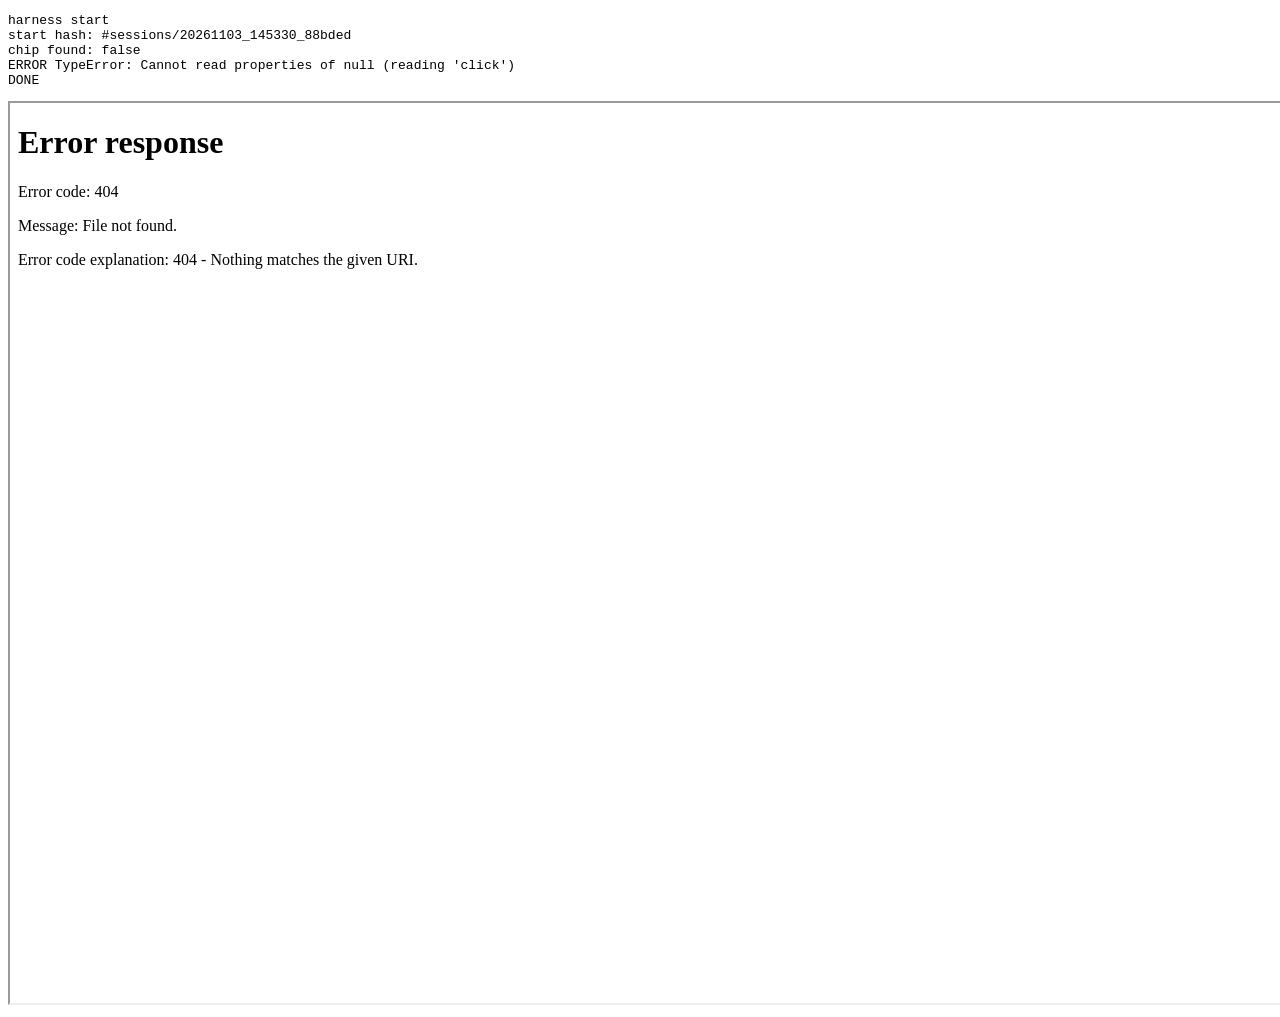
==== tests/nav_harness.html @ 4146fa76 "会话页补请求入口 + 跳转支持浏览器返回 - 会话详情：调用行加 #K 芯片、右栏「这个会话的请求」、顶部「这个会话的 N 次请求」 - setView 改 pushState，popstate/ha" ====
<!doctype html>
<meta charset="utf-8">
<title>htrace nav harness</title>
<pre id="out">running…</pre>
<iframe id="fr" style="width:1500px;height:900px"></iframe>
<script>
  const out = document.getElementById('out');
  const log = (m) => { out.textContent += '\n' + m; };
  const sid = new URLSearchParams(location.search).get('sid') || '20261103_145330_88bded';
  const fr = document.getElementById('fr');
  fr.src = 'index.html#sessions/' + sid;
  const sleep = (ms) => new Promise((r) => setTimeout(r, ms));
  const win = () => fr.contentWindow;
  const doc = () => fr.contentDocument;

  fr.onload = async () => {
    out.textContent = 'harness start';
    try {
      await sleep(1200);
      log('start hash: ' + win().location.hash);

      const chip = doc().querySelector('button[data-req]');
      log('chip found: ' + !!chip);
      chip.click();
      await sleep(900);
      const h1 = win().location.hash;
      const ctxVisible = !doc().querySelector('#view-context').hidden;
      const detail = doc().querySelector('#ctx-detail').innerHTML.length;
      log('after chip click hash: ' + h1);
      log('context view visible: ' + ctxVisible + ' detail chars: ' + detail);
      log('PART1 ' + (h1.indexOf('#context/') === 0 && ctxVisible && detail > 200 ? 'PASS' : 'FAIL'));

      win().history.back();
      await sleep(900);
      const h2 = win().location.hash;
      const sessVisible = !doc().querySelector('#view-sessions').hidden;
      const hasCalls = doc().querySelectorAll('tr[data-call]').length;
      log('after back hash: ' + h2);
      log('sessions view visible: ' + sessVisible + ' call rows: ' + hasCalls);
      log('PART2 ' + (h2.indexOf('#sessions/') === 0 && sessVisible && hasCalls > 0 ? 'PASS' : 'FAIL'));

      // 再往前一步：从会话页点开一个调用抽屉，抽屉里回跳上下文
      const row = doc().querySelector('tr[data-call]');
      row.click();
      await sleep(500);
      const drawerOpen = !doc().querySelector('#drawer').hidden;
      const backLink = doc().querySelector('#to-ctx');
      log('drawer open: ' + drawerOpen + ' back link: ' + !!backLink);
      if (backLink) {
        backLink.click();
        await sleep(800);
        const h3 = win().location.hash;
        log('after drawer -> ctx hash: ' + h3);
        log('PART3 ' + (h3.indexOf('#context/') === 0 && !doc().querySelector('#view-context').hidden ? 'PASS' : 'FAIL'));
      } else { log('PART3 FAIL (no back link)'); }
    } catch (e) {
      log('ERROR ' + e);
    }
    log('DONE');
  };
</script>
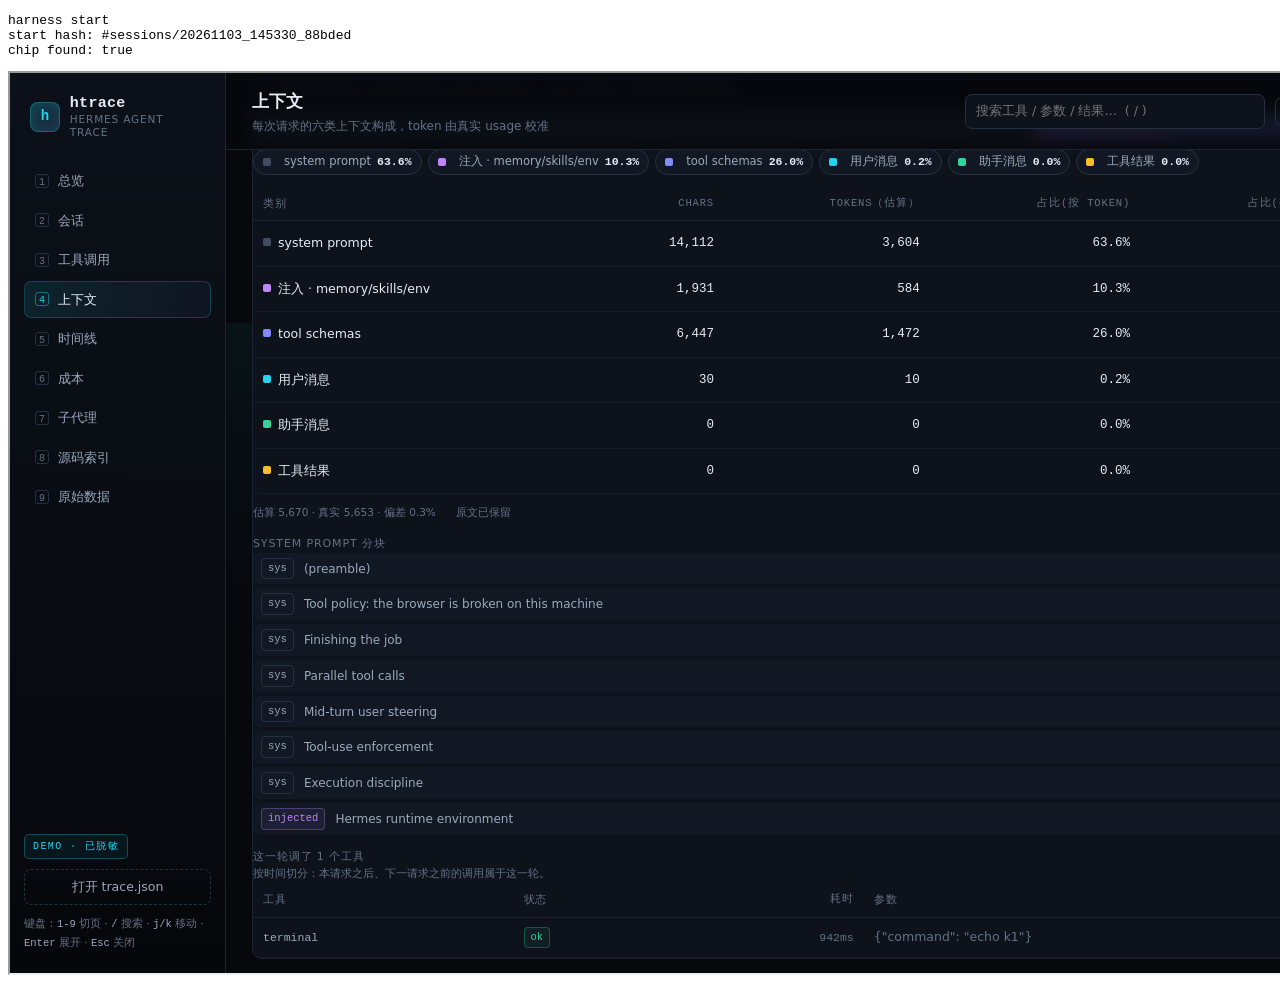
==== commit 49bb711b: "nav_harness: 移到 tests/ 后修正 iframe 相对路径，三步验证仍 PASS" ====
--- a/tests/nav_harness.html
+++ b/tests/nav_harness.html
@@ -8,7 +8,7 @@
   const log = (m) => { out.textContent += '\n' + m; };
   const sid = new URLSearchParams(location.search).get('sid') || '20261103_145330_88bded';
   const fr = document.getElementById('fr');
-  fr.src = 'index.html#sessions/' + sid;
+  fr.src = '../index.html#sessions/' + sid;
   const sleep = (ms) => new Promise((r) => setTimeout(r, ms));
   const win = () => fr.contentWindow;
   const doc = () => fr.contentDocument;
